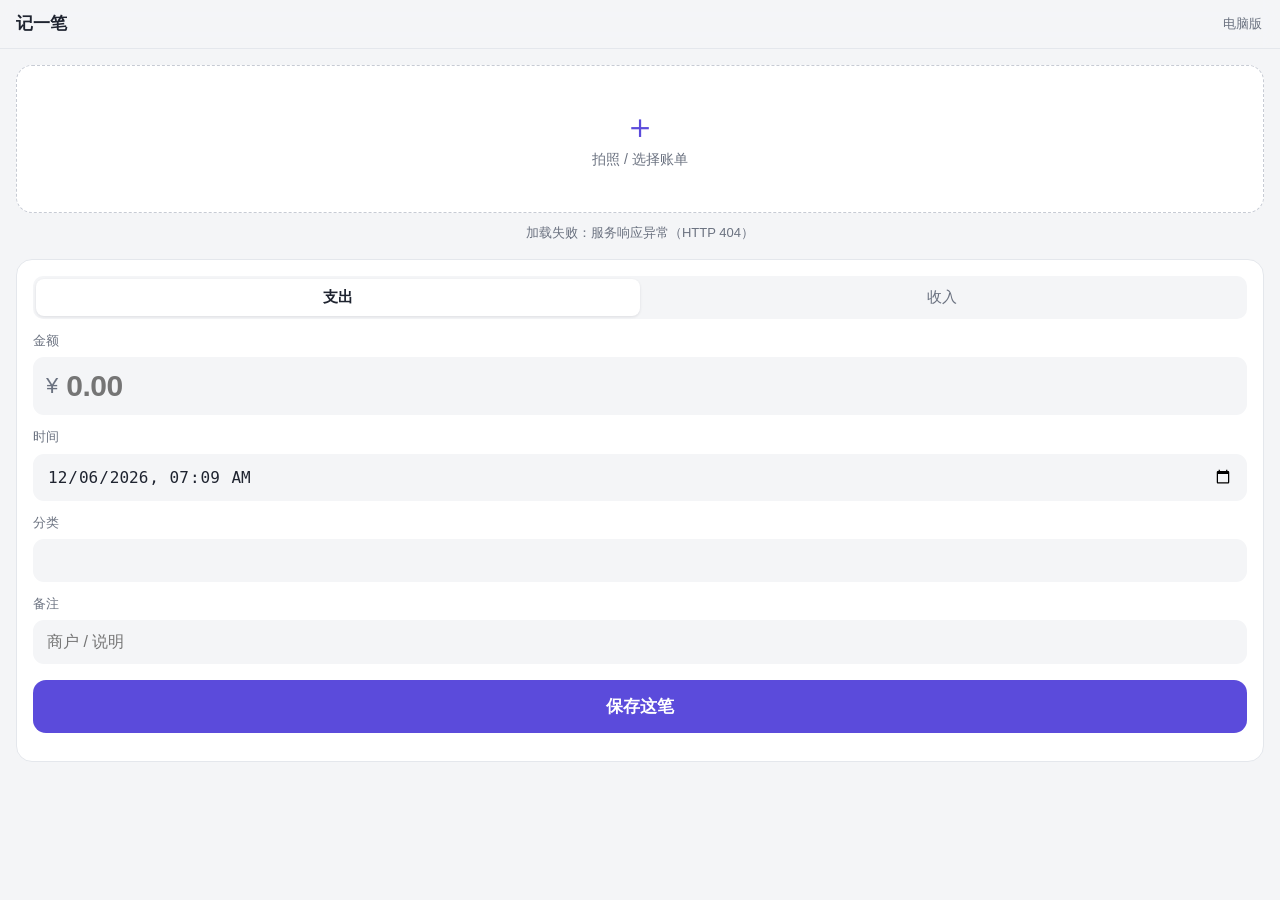
==== src/frontend/mobile.html @ 55637b1f "初始化版本库：家庭财务系统（含计划单功能） - 新增计划单：预算多对多关联，流水挂预算时自动 clear 计划单 - 数据库迁移 v3→v4（plans / plan_allocations），变更前" ====
<!DOCTYPE html>
<html lang="zh-CN">
<head>
<meta charset="utf-8">
<meta name="viewport" content="width=device-width,initial-scale=1,viewport-fit=cover">
<meta name="theme-color" content="#5b4bdb">
<meta name="apple-mobile-web-app-capable" content="yes">
<title>记一笔 · 家庭账本</title>
<link rel="stylesheet" href="css/mobile.css">
</head>
<body>

<header class="bar">
  <div class="brand">记一笔</div>
  <a class="link" href="./?desktop=1">电脑版</a>
</header>

<main>
  <section class="shot">
    <input type="file" id="m-file" accept="image/*" hidden>
    <button class="pick" id="m-pick" type="button">
      <span class="plus">＋</span>
      <span class="pick-text">拍照 / 选择账单</span>
    </button>
    <div id="m-preview" class="preview" hidden>
      <img id="m-img" alt="账单预览">
    </div>
    <p id="m-status" class="status"></p>
  </section>

  <section class="form" id="m-form" hidden>
    <div class="seg" id="m-type">
      <button type="button" data-type="expense" class="on">支出</button>
      <button type="button" data-type="income">收入</button>
    </div>

    <label class="field amount">
      <span>金额</span>
      <div class="amount-box">
        <em>¥</em>
        <input id="m-amount" type="number" inputmode="decimal" step="0.01" min="0" placeholder="0.00">
      </div>
    </label>

    <label class="field">
      <span>时间</span>
      <input id="m-time" type="datetime-local">
    </label>

    <label class="field">
      <span>分类</span>
      <select id="m-category"></select>
    </label>

    <label class="field">
      <span>备注</span>
      <input id="m-note" type="text" placeholder="商户 / 说明" enterkeyhint="done">
    </label>

    <div class="items" id="m-items-wrap" hidden>
      <div class="items-title">已自动入库 <b id="m-items-count"></b></div>
      <ul id="m-items"></ul>
    </div>

    <button class="save" id="m-save" type="button">保存这笔</button>
    <p class="hint" id="m-today"></p>
  </section>
</main>

<div id="m-toast" class="toast"></div>
<script type="module" src="js/mobile.js"></script>
</body>
</html>
---- src/frontend/css/mobile.css ----
:root {
  color-scheme: light dark;
  --bg: #f4f5f7;
  --card: #ffffff;
  --line: #e4e7ec;
  --text: #1f2430;
  --muted: #6b7280;
  --brand: #5b4bdb;
  --brand-weak: #efeaff;
  --danger: #b42318;
  --ok: #0f7b46;
}

* { box-sizing: border-box; -webkit-tap-highlight-color: transparent; }

html, body { margin: 0; padding: 0; }

body {
  min-height: 100vh;
  background: var(--bg);
  color: var(--text);
  font: 16px/1.55 -apple-system, "Segoe UI", "PingFang SC", "Microsoft YaHei", sans-serif;
  padding-bottom: calc(24px + env(safe-area-inset-bottom));
}

.bar {
  position: sticky;
  top: 0;
  z-index: 10;
  display: flex;
  align-items: center;
  justify-content: space-between;
  padding: calc(10px + env(safe-area-inset-top)) 16px 10px;
  background: color-mix(in srgb, var(--bg) 88%, transparent);
  backdrop-filter: blur(10px);
  border-bottom: 1px solid var(--line);
}

.brand { font-weight: 650; font-size: 17px; letter-spacing: .2px; }
.link { color: var(--muted); font-size: 13px; text-decoration: none; padding: 4px 2px; }

main { padding: 16px; display: grid; gap: 16px; }

.shot { display: grid; gap: 10px; }

.pick {
  width: 100%;
  min-height: 148px;
  display: grid;
  place-content: center;
  gap: 8px;
  background: var(--card);
  color: var(--text);
  border: 1.5px dashed #c7cbd4;
  border-radius: 16px;
  font-size: 16px;
  cursor: pointer;
}
.pick:active { background: var(--brand-weak); border-color: var(--brand); }
.plus { font-size: 34px; line-height: 1; color: var(--brand); font-weight: 300; }
.pick-text { color: var(--muted); font-size: 14px; }

.preview { border-radius: 16px; overflow: hidden; border: 1px solid var(--line); background: #000; }
.preview img { display: block; width: 100%; max-height: 44vh; object-fit: contain; }

.status { margin: 0; min-height: 20px; color: var(--muted); font-size: 13px; text-align: center; }
.status.busy::after {
  content: "";
  display: inline-block;
  width: 12px; height: 12px;
  margin-left: 6px;
  border: 2px solid var(--brand);
  border-right-color: transparent;
  border-radius: 50%;
  vertical-align: -2px;
  animation: spin .7s linear infinite;
}
@keyframes spin { to { transform: rotate(360deg); } }

.form { display: grid; gap: 12px; background: var(--card); border: 1px solid var(--line); border-radius: 16px; padding: 16px; }

.seg { display: flex; background: var(--bg); border-radius: 10px; padding: 3px; }
.seg button {
  flex: 1; padding: 9px 0; border: 0; border-radius: 8px; background: transparent;
  color: var(--muted); font-size: 15px; cursor: pointer;
}
.seg button.on { background: var(--card); color: var(--text); font-weight: 600; box-shadow: 0 1px 3px rgba(16,24,40,.1); }

.field { display: grid; gap: 6px; }
.field > span { font-size: 13px; color: var(--muted); }
.field input, .field select {
  width: 100%;
  padding: 12px 13px;
  font-size: 16px;
  color: var(--text);
  background: var(--bg);
  border: 1px solid transparent;
  border-radius: 11px;
  outline: none;
  appearance: none;
}
.field input:focus, .field select:focus { border-color: var(--brand); background: var(--card); }

.amount-box { display: flex; align-items: center; gap: 8px; background: var(--bg); border-radius: 11px; padding: 6px 13px; }
.amount-box em { font-style: normal; font-size: 22px; color: var(--muted); }
.amount-box input {
  flex: 1; padding: 6px 0; background: transparent; border: 0;
  font-size: 30px; font-weight: 650; letter-spacing: -.5px;
}
.amount-box:focus-within { box-shadow: 0 0 0 2px var(--brand) inset; }

.items { background: var(--brand-weak); border-radius: 12px; padding: 12px 14px; }
.items-title { font-size: 13px; color: var(--muted); margin-bottom: 6px; }
.items-title b { color: var(--brand); font-weight: 600; }
.items ul { margin: 0; padding: 0; list-style: none; display: grid; gap: 4px; }
.items li { font-size: 14px; display: flex; justify-content: space-between; gap: 10px; }
.items li span { color: var(--muted); font-size: 12px; }

.save {
  width: 100%;
  margin-top: 4px;
  padding: 15px;
  font-size: 17px;
  font-weight: 600;
  color: #fff;
  background: var(--brand);
  border: 0;
  border-radius: 13px;
  cursor: pointer;
}
.save:active { transform: translateY(1px); }
.save:disabled { opacity: .55; }

.hint { margin: 0; text-align: center; font-size: 12px; color: var(--muted); }

.toast {
  position: fixed;
  left: 50%;
  bottom: calc(28px + env(safe-area-inset-bottom));
  transform: translate(-50%, 16px);
  max-width: calc(100vw - 48px);
  padding: 11px 16px;
  border-radius: 10px;
  background: rgba(24, 28, 38, .92);
  color: #fff;
  font-size: 14px;
  opacity: 0;
  pointer-events: none;
  transition: opacity .18s, transform .18s;
  z-index: 50;
}
.toast.show { opacity: 1; transform: translate(-50%, 0); }
.toast.bad { background: rgba(160, 30, 30, .95); }

@media (prefers-color-scheme: dark) {
  :root {
    --bg: #14161a;
    --card: #1c1f26;
    --line: #2b303a;
    --text: #e7e9ee;
    --muted: #8b93a3;
    --brand: #8b7bff;
    --brand-weak: #24203a;
  }
  .pick { border-color: #3a4150; }
  .seg button.on { box-shadow: none; }
}
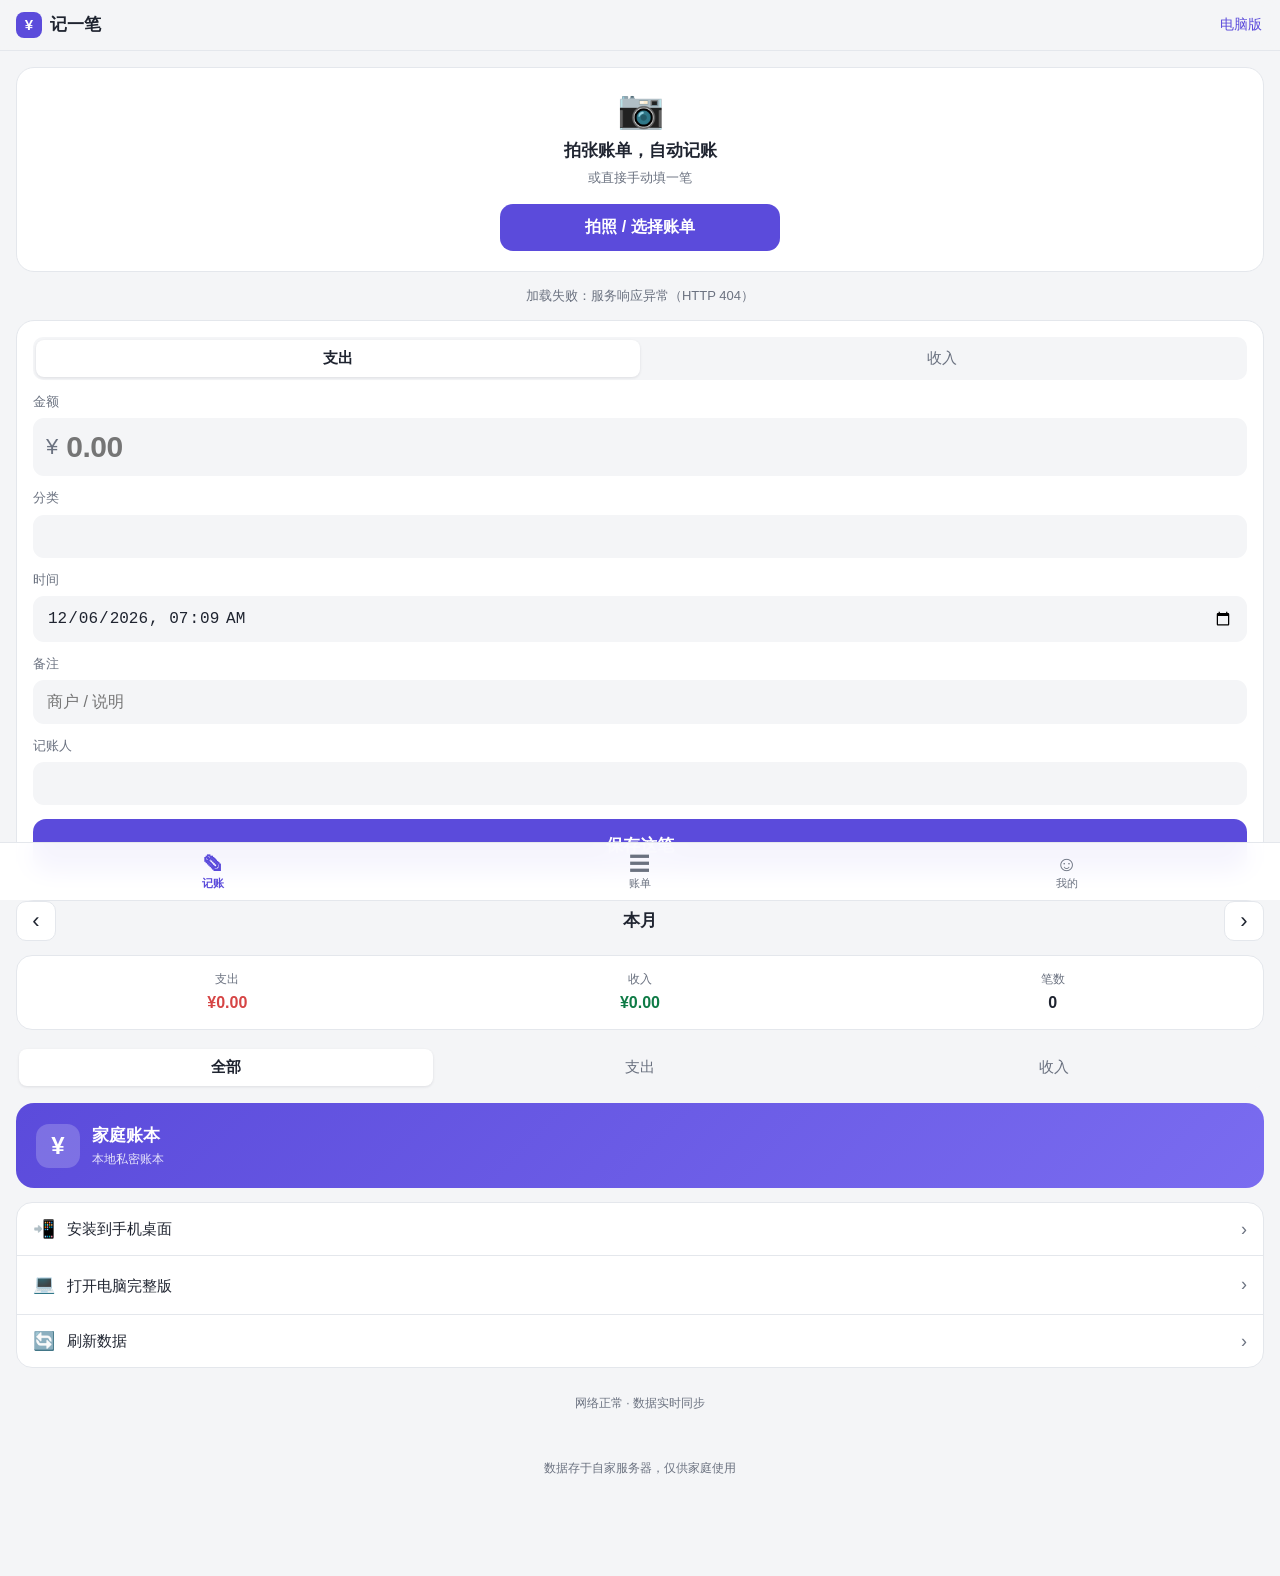
==== commit 50755b0c: "修复库存同步隐式语义与事务死锁，完成移动端 PWA 流水库存同步改为显式 sync_stock 字段，消除 nil/空数组/非空三种隐式副作用；修复 saveAutoStockItems/saveMa" ====
--- a/src/frontend/mobile.html
+++ b/src/frontend/mobile.html
@@ -2,70 +2,128 @@
 <html lang="zh-CN">
 <head>
 <meta charset="utf-8">
-<meta name="viewport" content="width=device-width,initial-scale=1,viewport-fit=cover">
+<meta name="viewport" content="width=device-width,initial-scale=1,viewport-fit=cover,maximum-scale=1">
 <meta name="theme-color" content="#5b4bdb">
 <meta name="apple-mobile-web-app-capable" content="yes">
-<title>记一笔 · 家庭账本</title>
+<meta name="mobile-web-app-capable" content="yes">
+<meta name="apple-mobile-web-app-status-bar-style" content="default">
+<meta name="apple-mobile-web-app-title" content="家庭账本">
+<meta name="format-detection" content="telephone=no">
+<title>家庭账本 · 记一笔</title>
 <link rel="stylesheet" href="css/mobile.css">
+<link rel="manifest" href="manifest.json">
+<link rel="apple-touch-icon" href="icons/apple-touch-icon.png">
+<link rel="icon" href="icons/icon-192.png">
 </head>
 <body>
 
 <header class="bar">
-  <div class="brand">记一笔</div>
-  <a class="link" href="./?desktop=1">电脑版</a>
+  <div class="brand"><span class="logo">¥</span><span id="page-title">记一笔</span></div>
+  <button class="bar-act" id="m-install" type="button" hidden>装到桌面</button>
+  <a class="bar-act" id="m-desktop" href="./?desktop=1">电脑版</a>
 </header>
 
 <main>
-  <section class="shot">
-    <input type="file" id="m-file" accept="image/*" hidden>
-    <button class="pick" id="m-pick" type="button">
-      <span class="plus">＋</span>
-      <span class="pick-text">拍照 / 选择账单</span>
-    </button>
+  <!-- 记账 -->
+  <section class="view" id="view-add">
+    <div class="hero" id="m-hero">
+      <div class="hero-emoji">📷</div>
+      <div class="hero-title">拍张账单，自动记账</div>
+      <div class="hero-sub">或直接手动填一笔</div>
+      <button class="shot-btn" id="m-pick" type="button">拍照 / 选择账单</button>
+      <input type="file" id="m-file" accept="image/*" hidden>
+    </div>
+
     <div id="m-preview" class="preview" hidden>
       <img id="m-img" alt="账单预览">
+      <button class="preview-x" id="m-preview-x" type="button" aria-label="移除图片">×</button>
     </div>
     <p id="m-status" class="status"></p>
+
+    <section class="form" id="m-form">
+      <div class="seg" id="m-type">
+        <button type="button" data-type="expense" class="on">支出</button>
+        <button type="button" data-type="income">收入</button>
+      </div>
+
+      <label class="field amount">
+        <span>金额</span>
+        <div class="amount-box">
+          <em>¥</em>
+          <input id="m-amount" type="number" inputmode="decimal" step="0.01" min="0" placeholder="0.00">
+        </div>
+      </label>
+
+      <label class="field">
+        <span>分类</span>
+        <select id="m-category"></select>
+      </label>
+
+      <label class="field">
+        <span>时间</span>
+        <input id="m-time" type="datetime-local">
+      </label>
+
+      <label class="field">
+        <span>备注</span>
+        <input id="m-note" type="text" placeholder="商户 / 说明" enterkeyhint="done">
+      </label>
+
+      <label class="field">
+        <span>记账人</span>
+        <select id="m-member"></select>
+      </label>
+
+      <div class="items" id="m-items-wrap" hidden>
+        <div class="items-title">已自动识别物品 <b id="m-items-count"></b></div>
+        <ul id="m-items"></ul>
+      </div>
+
+      <button class="save" id="m-save" type="button">保存这笔</button>
+      <p class="hint" id="m-today"></p>
+    </section>
   </section>
 
-  <section class="form" id="m-form" hidden>
-    <div class="seg" id="m-type">
-      <button type="button" data-type="expense" class="on">支出</button>
-      <button type="button" data-type="income">收入</button>
+  <!-- 账单 -->
+  <section class="view" id="view-list" hidden>
+    <div class="month-bar">
+      <button class="month-nav" id="m-prev" type="button" aria-label="上个月">‹</button>
+      <div class="month-label" id="m-month">本月</div>
+      <button class="month-nav" id="m-next" type="button" aria-label="下个月">›</button>
     </div>
+    <div class="summary" id="m-summary">
+      <div class="sum-item"><span>支出</span><b class="expense" id="m-sum-expense">¥0.00</b></div>
+      <div class="sum-item"><span>收入</span><b class="income" id="m-sum-income">¥0.00</b></div>
+      <div class="sum-item"><span>笔数</span><b id="m-sum-count">0</b></div>
+    </div>
+    <div class="seg filter" id="m-filter">
+      <button type="button" data-filter="all" class="on">全部</button>
+      <button type="button" data-filter="expense">支出</button>
+      <button type="button" data-filter="income">收入</button>
+    </div>
+    <div id="m-list" class="entry-list"></div>
+  </section>
 
-    <label class="field amount">
-      <span>金额</span>
-      <div class="amount-box">
-        <em>¥</em>
-        <input id="m-amount" type="number" inputmode="decimal" step="0.01" min="0" placeholder="0.00">
-      </div>
-    </label>
-
-    <label class="field">
-      <span>时间</span>
-      <input id="m-time" type="datetime-local">
-    </label>
-
-    <label class="field">
-      <span>分类</span>
-      <select id="m-category"></select>
-    </label>
-
-    <label class="field">
-      <span>备注</span>
-      <input id="m-note" type="text" placeholder="商户 / 说明" enterkeyhint="done">
-    </label>
-
-    <div class="items" id="m-items-wrap" hidden>
-      <div class="items-title">已自动入库 <b id="m-items-count"></b></div>
-      <ul id="m-items"></ul>
+  <!-- 我的 -->
+  <section class="view" id="view-me" hidden>
+    <div class="me-card">
+      <div class="me-head"><span class="me-logo">¥</span><div><b>家庭账本</b><small id="m-me-sub">本地私密账本</small></div></div>
     </div>
-
-    <button class="save" id="m-save" type="button">保存这笔</button>
-    <p class="hint" id="m-today"></p>
+    <div class="me-group">
+      <button class="me-row" id="m-install2" type="button" hidden><span>📲</span><span>安装到手机桌面</span><em>›</em></button>
+      <a class="me-row" href="./?desktop=1"><span>💻</span><span>打开电脑完整版</span><em>›</em></a>
+      <button class="me-row" id="m-reload" type="button"><span>🔄</span><span>刷新数据</span><em>›</em></button>
+    </div>
+    <p class="me-note" id="m-net">—</p>
+    <p class="me-foot">数据存于自家服务器，仅供家庭使用</p>
   </section>
 </main>
+
+<nav class="tabs" id="m-tabs">
+  <button class="tab on" data-view="add" type="button"><span class="tab-ico">✎</span><span>记账</span></button>
+  <button class="tab" data-view="list" type="button"><span class="tab-ico">☰</span><span>账单</span></button>
+  <button class="tab" data-view="me" type="button"><span class="tab-ico">☺</span><span>我的</span></button>
+</nav>
 
 <div id="m-toast" class="toast"></div>
 <script type="module" src="js/mobile.js"></script>
--- a/src/frontend/css/mobile.css
+++ b/src/frontend/css/mobile.css
@@ -1,5 +1,5 @@
 :root {
-  color-scheme: light dark;
+  color-scheme: light;
   --bg: #f4f5f7;
   --card: #ffffff;
   --line: #e4e7ec;
@@ -7,161 +7,174 @@
   --muted: #6b7280;
   --brand: #5b4bdb;
   --brand-weak: #efeaff;
-  --danger: #b42318;
-  --ok: #0f7b46;
+  --danger: #d64545;
+  --income: #0f7b46;
+  --tab-h: 58px;
 }
 
 * { box-sizing: border-box; -webkit-tap-highlight-color: transparent; }
-
 html, body { margin: 0; padding: 0; }
-
 body {
-  min-height: 100vh;
   background: var(--bg);
   color: var(--text);
-  font: 16px/1.55 -apple-system, "Segoe UI", "PingFang SC", "Microsoft YaHei", sans-serif;
-  padding-bottom: calc(24px + env(safe-area-inset-bottom));
+  font: 16px/1.55 -apple-system, BlinkMacSystemFont, "Segoe UI", "PingFang SC", "Microsoft YaHei", sans-serif;
+  overscroll-behavior-y: contain;
 }
 
 .bar {
-  position: sticky;
-  top: 0;
-  z-index: 10;
-  display: flex;
-  align-items: center;
-  justify-content: space-between;
+  position: sticky; top: 0; z-index: 20;
+  display: flex; align-items: center; justify-content: space-between;
   padding: calc(10px + env(safe-area-inset-top)) 16px 10px;
-  background: color-mix(in srgb, var(--bg) 88%, transparent);
-  backdrop-filter: blur(10px);
+  background: color-mix(in srgb, var(--bg) 90%, transparent);
+  backdrop-filter: blur(12px);
   border-bottom: 1px solid var(--line);
 }
+.brand { display: flex; align-items: center; gap: 8px; font-weight: 650; font-size: 17px; }
+.logo {
+  display: inline-grid; place-content: center; width: 26px; height: 26px;
+  border-radius: 8px; background: var(--brand); color: #fff; font-size: 15px; font-weight: 700;
+}
+.bar-act { color: var(--brand); font-size: 14px; text-decoration: none; background: none; border: 0; padding: 4px 2px; cursor: pointer; }
+.bar-act + .bar-act { margin-left: 14px; }
 
-.brand { font-weight: 650; font-size: 17px; letter-spacing: .2px; }
-.link { color: var(--muted); font-size: 13px; text-decoration: none; padding: 4px 2px; }
+main { padding: 16px 16px calc(var(--tab-h) + 28px + env(safe-area-inset-bottom)); }
+.view { display: grid; gap: 14px; }
 
-main { padding: 16px; display: grid; gap: 16px; }
+/* 记账入口 */
+.hero {
+  display: grid; justify-items: center; gap: 4px; text-align: center;
+  background: var(--card); border: 1px solid var(--line); border-radius: 18px; padding: 22px 16px 20px;
+}
+.hero-emoji { font-size: 38px; line-height: 1; }
+.hero-title { font-size: 17px; font-weight: 650; margin-top: 6px; }
+.hero-sub { font-size: 13px; color: var(--muted); }
+.shot-btn {
+  margin-top: 12px; width: 100%; max-width: 280px; padding: 13px;
+  font-size: 16px; font-weight: 600; color: #fff; background: var(--brand);
+  border: 0; border-radius: 13px; cursor: pointer;
+}
+.shot-btn:active { transform: translateY(1px); }
 
-.shot { display: grid; gap: 10px; }
-
-.pick {
-  width: 100%;
-  min-height: 148px;
-  display: grid;
-  place-content: center;
-  gap: 8px;
-  background: var(--card);
-  color: var(--text);
-  border: 1.5px dashed #c7cbd4;
-  border-radius: 16px;
-  font-size: 16px;
-  cursor: pointer;
+.preview { position: relative; border-radius: 14px; overflow: hidden; border: 1px solid var(--line); background: #000; }
+.preview img { display: block; width: 100%; max-height: 42vh; object-fit: contain; }
+.preview-x {
+  position: absolute; top: 8px; right: 8px; width: 30px; height: 30px;
+  border: 0; border-radius: 50%; background: rgba(0,0,0,.55); color: #fff; font-size: 20px; line-height: 1; cursor: pointer;
 }
-.pick:active { background: var(--brand-weak); border-color: var(--brand); }
-.plus { font-size: 34px; line-height: 1; color: var(--brand); font-weight: 300; }
-.pick-text { color: var(--muted); font-size: 14px; }
-
-.preview { border-radius: 16px; overflow: hidden; border: 1px solid var(--line); background: #000; }
-.preview img { display: block; width: 100%; max-height: 44vh; object-fit: contain; }
-
-.status { margin: 0; min-height: 20px; color: var(--muted); font-size: 13px; text-align: center; }
+.status { margin: 0; min-height: 18px; color: var(--muted); font-size: 13px; text-align: center; }
 .status.busy::after {
-  content: "";
-  display: inline-block;
-  width: 12px; height: 12px;
-  margin-left: 6px;
-  border: 2px solid var(--brand);
-  border-right-color: transparent;
-  border-radius: 50%;
-  vertical-align: -2px;
-  animation: spin .7s linear infinite;
+  content: ""; display: inline-block; width: 12px; height: 12px; margin-left: 6px;
+  border: 2px solid var(--brand); border-right-color: transparent; border-radius: 50%;
+  vertical-align: -2px; animation: spin .7s linear infinite;
 }
 @keyframes spin { to { transform: rotate(360deg); } }
 
-.form { display: grid; gap: 12px; background: var(--card); border: 1px solid var(--line); border-radius: 16px; padding: 16px; }
-
+/* 表单 */
+.form { display: grid; gap: 12px; background: var(--card); border: 1px solid var(--line); border-radius: 18px; padding: 16px; }
 .seg { display: flex; background: var(--bg); border-radius: 10px; padding: 3px; }
 .seg button {
   flex: 1; padding: 9px 0; border: 0; border-radius: 8px; background: transparent;
   color: var(--muted); font-size: 15px; cursor: pointer;
 }
 .seg button.on { background: var(--card); color: var(--text); font-weight: 600; box-shadow: 0 1px 3px rgba(16,24,40,.1); }
+.seg.filter button.on[data-filter="expense"] { color: var(--danger); }
+.seg.filter button.on[data-filter="income"] { color: var(--income); }
 
 .field { display: grid; gap: 6px; }
 .field > span { font-size: 13px; color: var(--muted); }
 .field input, .field select {
-  width: 100%;
-  padding: 12px 13px;
-  font-size: 16px;
-  color: var(--text);
-  background: var(--bg);
-  border: 1px solid transparent;
-  border-radius: 11px;
-  outline: none;
-  appearance: none;
+  width: 100%; padding: 12px 13px; font-size: 16px; color: var(--text);
+  background: var(--bg); border: 1px solid transparent; border-radius: 11px; outline: none; appearance: none;
 }
 .field input:focus, .field select:focus { border-color: var(--brand); background: var(--card); }
-
 .amount-box { display: flex; align-items: center; gap: 8px; background: var(--bg); border-radius: 11px; padding: 6px 13px; }
 .amount-box em { font-style: normal; font-size: 22px; color: var(--muted); }
-.amount-box input {
-  flex: 1; padding: 6px 0; background: transparent; border: 0;
-  font-size: 30px; font-weight: 650; letter-spacing: -.5px;
-}
+.amount-box input { flex: 1; padding: 6px 0; background: transparent; border: 0; font-size: 30px; font-weight: 650; letter-spacing: -.5px; }
 .amount-box:focus-within { box-shadow: 0 0 0 2px var(--brand) inset; }
 
 .items { background: var(--brand-weak); border-radius: 12px; padding: 12px 14px; }
 .items-title { font-size: 13px; color: var(--muted); margin-bottom: 6px; }
-.items-title b { color: var(--brand); font-weight: 600; }
+.items-title b { color: var(--brand); }
 .items ul { margin: 0; padding: 0; list-style: none; display: grid; gap: 4px; }
 .items li { font-size: 14px; display: flex; justify-content: space-between; gap: 10px; }
 .items li span { color: var(--muted); font-size: 12px; }
 
 .save {
-  width: 100%;
-  margin-top: 4px;
-  padding: 15px;
-  font-size: 17px;
-  font-weight: 600;
-  color: #fff;
-  background: var(--brand);
-  border: 0;
-  border-radius: 13px;
-  cursor: pointer;
+  width: 100%; margin-top: 2px; padding: 15px; font-size: 17px; font-weight: 600;
+  color: #fff; background: var(--brand); border: 0; border-radius: 13px; cursor: pointer;
 }
 .save:active { transform: translateY(1px); }
 .save:disabled { opacity: .55; }
-
 .hint { margin: 0; text-align: center; font-size: 12px; color: var(--muted); }
 
+/* 账单 */
+.month-bar { display: flex; align-items: center; justify-content: space-between; }
+.month-nav { width: 40px; height: 40px; border: 1px solid var(--line); background: var(--card); border-radius: 10px; font-size: 22px; color: var(--text); cursor: pointer; }
+.month-label { font-size: 17px; font-weight: 650; }
+.summary {
+  display: grid; grid-template-columns: repeat(3, 1fr); gap: 8px;
+  background: var(--card); border: 1px solid var(--line); border-radius: 16px; padding: 14px 8px;
+}
+.sum-item { display: grid; justify-items: center; gap: 2px; }
+.sum-item span { font-size: 12px; color: var(--muted); }
+.sum-item b { font-size: 16px; }
+.sum-item b.expense { color: var(--danger); }
+.sum-item b.income { color: var(--income); }
+.filter { margin-top: 2px; }
+
+.entry-list { display: grid; gap: 8px; }
+.day-head { font-size: 12px; color: var(--muted); padding: 6px 4px 2px; }
+.entry {
+  display: grid; grid-template-columns: 40px 1fr auto; align-items: center; gap: 11px;
+  background: var(--card); border: 1px solid var(--line); border-radius: 13px; padding: 11px 13px;
+}
+.entry-ico { width: 40px; height: 40px; border-radius: 11px; background: var(--brand-weak); color: var(--brand); display: grid; place-content: center; font-size: 18px; }
+.entry-main { min-width: 0; }
+.entry-name { font-size: 15px; font-weight: 550; white-space: nowrap; overflow: hidden; text-overflow: ellipsis; }
+.entry-meta { font-size: 12px; color: var(--muted); white-space: nowrap; overflow: hidden; text-overflow: ellipsis; }
+.entry-amt { font-size: 16px; font-weight: 650; font-variant-numeric: tabular-nums; }
+.entry-amt.expense { color: var(--danger); }
+.entry-amt.income { color: var(--income); }
+.empty { text-align: center; color: var(--muted); font-size: 14px; padding: 46px 16px; }
+.more { width: 100%; padding: 12px; border: 1px solid var(--line); background: var(--card); border-radius: 12px; color: var(--brand); font-size: 15px; cursor: pointer; }
+
+/* 我的 */
+.me-card { background: linear-gradient(135deg, var(--brand), #7a6cf0); border-radius: 18px; padding: 20px; color: #fff; }
+.me-head { display: flex; align-items: center; gap: 12px; }
+.me-logo { display: grid; place-content: center; width: 44px; height: 44px; border-radius: 13px; background: rgba(255,255,255,.2); font-size: 24px; font-weight: 700; }
+.me-head b { font-size: 17px; }
+.me-head small { display: block; opacity: .85; font-size: 12px; }
+.me-group { display: grid; background: var(--card); border: 1px solid var(--line); border-radius: 16px; overflow: hidden; }
+.me-row {
+  display: flex; align-items: center; gap: 12px; width: 100%; padding: 15px 16px;
+  background: none; border: 0; border-bottom: 1px solid var(--line); color: var(--text); font-size: 15px; text-decoration: none; text-align: left; cursor: pointer;
+}
+.me-row:last-child { border-bottom: 0; }
+.me-row span:first-child { font-size: 18px; }
+.me-row em { margin-left: auto; color: var(--muted); font-style: normal; font-size: 18px; }
+.me-note, .me-foot { text-align: center; font-size: 12px; color: var(--muted); }
+.me-note { min-height: 16px; }
+.me-foot { margin-top: 20px; }
+
+/* 底部 tab */
+.tabs {
+  position: fixed; left: 0; right: 0; bottom: 0; z-index: 30;
+  display: grid; grid-template-columns: repeat(3, 1fr);
+  height: calc(var(--tab-h) + env(safe-area-inset-bottom));
+  padding-bottom: env(safe-area-inset-bottom);
+  background: color-mix(in srgb, var(--card) 94%, transparent);
+  backdrop-filter: blur(12px);
+  border-top: 1px solid var(--line);
+}
+.tab { display: grid; place-content: center; gap: 2px; border: 0; background: none; color: var(--muted); font-size: 11px; cursor: pointer; }
+.tab-ico { font-size: 21px; line-height: 1; }
+.tab.on { color: var(--brand); font-weight: 600; }
+
 .toast {
-  position: fixed;
-  left: 50%;
-  bottom: calc(28px + env(safe-area-inset-bottom));
-  transform: translate(-50%, 16px);
-  max-width: calc(100vw - 48px);
-  padding: 11px 16px;
-  border-radius: 10px;
-  background: rgba(24, 28, 38, .92);
-  color: #fff;
-  font-size: 14px;
-  opacity: 0;
-  pointer-events: none;
-  transition: opacity .18s, transform .18s;
-  z-index: 50;
+  position: fixed; left: 50%; bottom: calc(var(--tab-h) + 26px + env(safe-area-inset-bottom));
+  transform: translate(-50%, 16px); max-width: calc(100vw - 48px);
+  padding: 11px 16px; border-radius: 10px; background: rgba(24,28,38,.92); color: #fff; font-size: 14px;
+  opacity: 0; pointer-events: none; transition: opacity .18s, transform .18s; z-index: 50;
 }
 .toast.show { opacity: 1; transform: translate(-50%, 0); }
-.toast.bad { background: rgba(160, 30, 30, .95); }
-
-@media (prefers-color-scheme: dark) {
-  :root {
-    --bg: #14161a;
-    --card: #1c1f26;
-    --line: #2b303a;
-    --text: #e7e9ee;
-    --muted: #8b93a3;
-    --brand: #8b7bff;
-    --brand-weak: #24203a;
-  }
-  .pick { border-color: #3a4150; }
-  .seg button.on { box-shadow: none; }
-}
+.toast.bad { background: rgba(160,30,30,.95); }
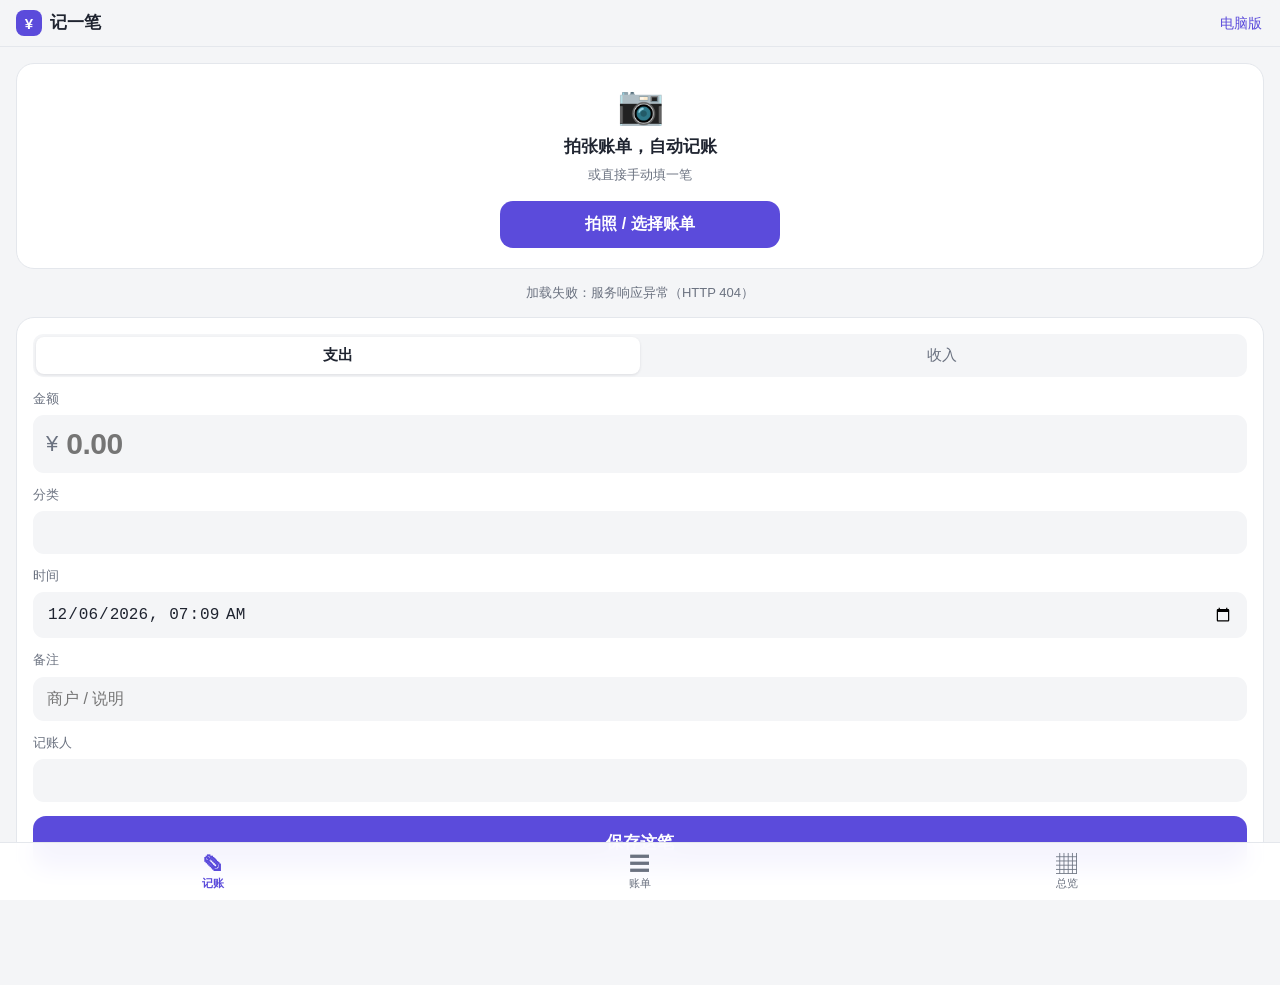
==== commit ca71beb7: "移动端账单详情与总览二级页，修复视图隐藏失效 CSS 增加 [hidden] 强制隐藏，解决 .view{display:grid} 覆盖 hidden 导致账单页仍显示拍照入口的问题；账单列表项可点" ====
--- a/src/frontend/mobile.html
+++ b/src/frontend/mobile.html
@@ -9,7 +9,7 @@
 <meta name="apple-mobile-web-app-status-bar-style" content="default">
 <meta name="apple-mobile-web-app-title" content="家庭账本">
 <meta name="format-detection" content="telephone=no">
-<title>家庭账本 · 记一笔</title>
+<title>家庭账本</title>
 <link rel="stylesheet" href="css/mobile.css">
 <link rel="manifest" href="manifest.json">
 <link rel="apple-touch-icon" href="icons/apple-touch-icon.png">
@@ -19,8 +19,10 @@
 
 <header class="bar">
   <div class="brand"><span class="logo">¥</span><span id="page-title">记一笔</span></div>
-  <button class="bar-act" id="m-install" type="button" hidden>装到桌面</button>
-  <a class="bar-act" id="m-desktop" href="./?desktop=1">电脑版</a>
+  <div>
+    <button class="bar-act" id="m-install" type="button" hidden>装到桌面</button>
+    <a class="bar-act" id="m-desktop" href="./?desktop=1">电脑版</a>
+  </div>
 </header>
 
 <main>
@@ -84,7 +86,7 @@
     </section>
   </section>
 
-  <!-- 账单 -->
+  <!-- 账单（只查看，不展示拍照/记账入口） -->
   <section class="view" id="view-list" hidden>
     <div class="month-bar">
       <button class="month-nav" id="m-prev" type="button" aria-label="上个月">‹</button>
@@ -104,15 +106,32 @@
     <div id="m-list" class="entry-list"></div>
   </section>
 
-  <!-- 我的 -->
-  <section class="view" id="view-me" hidden>
+  <!-- 总览 -->
+  <section class="view" id="view-overview" hidden>
     <div class="me-card">
       <div class="me-head"><span class="me-logo">¥</span><div><b>家庭账本</b><small id="m-me-sub">本地私密账本</small></div></div>
     </div>
+
+    <div class="ov-grid">
+      <button class="ov-card" data-sub="budget" type="button">
+        <span class="ov-ico">💰</span><b>预算</b><small id="ov-budget">点击加载</small>
+      </button>
+      <button class="ov-card" data-sub="usage" type="button">
+        <span class="ov-ico">📊</span><b>使用情况</b><small id="ov-usage">点击加载</small>
+      </button>
+      <button class="ov-card" data-sub="plans" type="button">
+        <span class="ov-ico">🎯</span><b>计划单</b><small id="ov-plans">点击加载</small>
+      </button>
+      <button class="ov-card" data-sub="stock" type="button">
+        <span class="ov-ico">📦</span><b>库存</b><small id="ov-stock">点击加载</small>
+      </button>
+    </div>
+
     <div class="me-group">
+      <button class="me-row" data-sub="base" type="button"><span>🗂</span><span>基础数据</span><em>›</em></button>
       <button class="me-row" id="m-install2" type="button" hidden><span>📲</span><span>安装到手机桌面</span><em>›</em></button>
+      <button class="me-row" id="m-reload" type="button"><span>🔄</span><span>刷新数据</span><em>›</em></button>
       <a class="me-row" href="./?desktop=1"><span>💻</span><span>打开电脑完整版</span><em>›</em></a>
-      <button class="me-row" id="m-reload" type="button"><span>🔄</span><span>刷新数据</span><em>›</em></button>
     </div>
     <p class="me-note" id="m-net">—</p>
     <p class="me-foot">数据存于自家服务器，仅供家庭使用</p>
@@ -122,8 +141,18 @@
 <nav class="tabs" id="m-tabs">
   <button class="tab on" data-view="add" type="button"><span class="tab-ico">✎</span><span>记账</span></button>
   <button class="tab" data-view="list" type="button"><span class="tab-ico">☰</span><span>账单</span></button>
-  <button class="tab" data-view="me" type="button"><span class="tab-ico">☺</span><span>我的</span></button>
+  <button class="tab" data-view="overview" type="button"><span class="tab-ico">▦</span><span>总览</span></button>
 </nav>
+
+<!-- 二级页面：账单详情 / 预算 / 使用情况 / 计划单 / 库存 / 基础数据 -->
+<div class="sheet" id="m-sub" hidden>
+  <div class="sheet-bar">
+    <button class="sheet-back" id="m-sub-back" type="button">‹ 返回</button>
+    <b id="m-sub-title">详情</b>
+    <span class="sheet-spacer"></span>
+  </div>
+  <div class="sheet-body" id="m-sub-body"></div>
+</div>
 
 <div id="m-toast" class="toast"></div>
 <script type="module" src="js/mobile.js"></script>
--- a/src/frontend/css/mobile.css
+++ b/src/frontend/css/mobile.css
@@ -9,8 +9,13 @@
   --brand-weak: #efeaff;
   --danger: #d64545;
   --income: #0f7b46;
+  --warn: #b65a00;
   --tab-h: 58px;
 }
+
+/* 作者样式会覆盖浏览器默认的 [hidden]{display:none}，必须显式声明。
+   否则 .view{display:grid} 会让三个一级页面同时显示（账单页会看到拍照入口）。 */
+[hidden] { display: none !important; }
 
 * { box-sizing: border-box; -webkit-tap-highlight-color: transparent; }
 html, body { margin: 0; padding: 0; }
@@ -125,9 +130,11 @@
 .entry-list { display: grid; gap: 8px; }
 .day-head { font-size: 12px; color: var(--muted); padding: 6px 4px 2px; }
 .entry {
-  display: grid; grid-template-columns: 40px 1fr auto; align-items: center; gap: 11px;
+  display: grid; grid-template-columns: 40px 1fr auto; align-items: center; gap: 11px; width: 100%;
   background: var(--card); border: 1px solid var(--line); border-radius: 13px; padding: 11px 13px;
-}
+  font: inherit; color: inherit; text-align: left; cursor: pointer;
+}
+.entry:active { background: var(--brand-weak); }
 .entry-ico { width: 40px; height: 40px; border-radius: 11px; background: var(--brand-weak); color: var(--brand); display: grid; place-content: center; font-size: 18px; }
 .entry-main { min-width: 0; }
 .entry-name { font-size: 15px; font-weight: 550; white-space: nowrap; overflow: hidden; text-overflow: ellipsis; }
@@ -136,14 +143,25 @@
 .entry-amt.expense { color: var(--danger); }
 .entry-amt.income { color: var(--income); }
 .empty { text-align: center; color: var(--muted); font-size: 14px; padding: 46px 16px; }
-.more { width: 100%; padding: 12px; border: 1px solid var(--line); background: var(--card); border-radius: 12px; color: var(--brand); font-size: 15px; cursor: pointer; }
-
-/* 我的 */
+
+/* 总览 */
 .me-card { background: linear-gradient(135deg, var(--brand), #7a6cf0); border-radius: 18px; padding: 20px; color: #fff; }
 .me-head { display: flex; align-items: center; gap: 12px; }
 .me-logo { display: grid; place-content: center; width: 44px; height: 44px; border-radius: 13px; background: rgba(255,255,255,.2); font-size: 24px; font-weight: 700; }
 .me-head b { font-size: 17px; }
 .me-head small { display: block; opacity: .85; font-size: 12px; }
+
+.ov-grid { display: grid; grid-template-columns: repeat(2, 1fr); gap: 10px; }
+.ov-card {
+  display: grid; gap: 3px; justify-items: start; min-height: 112px;
+  background: var(--card); border: 1px solid var(--line); border-radius: 16px; padding: 14px;
+  font: inherit; color: var(--text); text-align: left; cursor: pointer;
+}
+.ov-card:active { border-color: var(--brand); background: var(--brand-weak); }
+.ov-ico { font-size: 22px; line-height: 1; }
+.ov-card b { font-size: 15px; }
+.ov-card small { display: block; color: var(--muted); font-size: 11px; line-height: 1.4; }
+
 .me-group { display: grid; background: var(--card); border: 1px solid var(--line); border-radius: 16px; overflow: hidden; }
 .me-row {
   display: flex; align-items: center; gap: 12px; width: 100%; padding: 15px 16px;
@@ -154,7 +172,7 @@
 .me-row em { margin-left: auto; color: var(--muted); font-style: normal; font-size: 18px; }
 .me-note, .me-foot { text-align: center; font-size: 12px; color: var(--muted); }
 .me-note { min-height: 16px; }
-.me-foot { margin-top: 20px; }
+.me-foot { margin-top: 6px; }
 
 /* 底部 tab */
 .tabs {
@@ -170,11 +188,82 @@
 .tab-ico { font-size: 21px; line-height: 1; }
 .tab.on { color: var(--brand); font-weight: 600; }
 
+/* ---------- 二级页面 ---------- */
+.sheet {
+  position: fixed; inset: 0; z-index: 60; display: flex; flex-direction: column; background: var(--bg);
+}
+.sheet-bar {
+  display: flex; align-items: center; gap: 8px;
+  padding: calc(10px + env(safe-area-inset-top)) 16px 10px;
+  background: var(--card); border-bottom: 1px solid var(--line);
+}
+.sheet-bar b { font-size: 16px; }
+.sheet-spacer { flex: 1; }
+.sheet-back {
+  border: 0; background: var(--brand-weak); color: var(--brand); border-radius: 9px;
+  padding: 6px 10px; font-size: 14px; cursor: pointer;
+}
+.sheet-body {
+  flex: 1; overflow-y: auto; display: grid; gap: 14px; align-content: start;
+  padding: 16px 16px calc(28px + env(safe-area-inset-bottom));
+}
+
+.d-hero { display: grid; grid-template-columns: repeat(2, 1fr); gap: 8px; }
+.d-stat {
+  display: grid; gap: 3px; background: var(--card); border: 1px solid var(--line);
+  border-radius: 14px; padding: 13px 14px;
+}
+.d-stat span { font-size: 12px; color: var(--muted); }
+.d-stat b { font-size: 17px; font-variant-numeric: tabular-nums; }
+.d-stat b.expense { color: var(--danger); }
+.d-stat b.income { color: var(--income); }
+
+.d-card { background: var(--card); border: 1px solid var(--line); border-radius: 16px; padding: 14px 15px; display: grid; gap: 11px; }
+.d-card h3 { margin: 0; font-size: 15px; }
+.d-card .empty { padding: 20px 8px; }
+.muted { color: var(--muted); font-size: 12px; }
+.center { text-align: center; }
+.d-card a { color: var(--brand); }
+
+.d-row { display: flex; align-items: flex-start; justify-content: space-between; gap: 14px; padding: 8px 0; border-bottom: 1px solid var(--line); }
+.d-row:last-child { border-bottom: 0; }
+.d-row > span { color: var(--muted); font-size: 13px; white-space: nowrap; }
+.d-row > div { text-align: right; font-size: 14px; word-break: break-word; }
+.d-big { font-size: 24px; font-weight: 700; font-variant-numeric: tabular-nums; }
+.d-big.expense { color: var(--danger); }
+.d-big.income { color: var(--income); }
+.d-tags { display: flex; flex-wrap: wrap; gap: 6px; justify-content: flex-end; }
+.d-tag { display: inline-block; padding: 3px 8px; border-radius: 8px; background: var(--brand-weak); color: var(--brand); font-size: 12px; }
+
+.d-shot { margin: 0; border: 1px solid var(--line); border-radius: 12px; overflow: hidden; background: #000; }
+.d-shot img { display: block; width: 100%; max-height: 56vh; object-fit: contain; }
+
+.d-progress { display: grid; gap: 5px; }
+.d-progress > div:first-child { display: flex; justify-content: space-between; gap: 10px; font-size: 13px; }
+.d-progress > div:first-child span { color: var(--muted); }
+.d-progress > div:first-child b { font-variant-numeric: tabular-nums; }
+.d-bar { height: 7px; border-radius: 99px; background: var(--bg); overflow: hidden; }
+.d-bar i { display: block; height: 100%; border-radius: inherit; background: var(--brand); }
+.d-bar i.expense { background: var(--danger); }
+.d-bar i.income { background: var(--income); }
+.d-bar i.warn { background: var(--warn); }
+
+.d-list { display: grid; gap: 10px; }
+.d-item { border: 1px solid var(--line); border-radius: 13px; padding: 12px 13px; display: grid; gap: 8px; }
+.d-item-head { display: flex; align-items: center; justify-content: space-between; gap: 10px; }
+.d-item-head b { font-size: 14px; }
+.d-pill { padding: 2px 8px; border-radius: 99px; font-size: 11px; background: var(--brand-weak); color: var(--brand); white-space: nowrap; }
+.d-pill.done { background: #e8f6ee; color: var(--income); }
+.d-pill.warn { background: #fff1e2; color: var(--warn); }
+.d-pill.danger { background: #fdeaea; color: var(--danger); }
+.d-meta { display: flex; flex-wrap: wrap; gap: 6px; }
+.d-meta span { padding: 2px 7px; border-radius: 7px; background: var(--bg); color: var(--muted); font-size: 11px; }
+
 .toast {
   position: fixed; left: 50%; bottom: calc(var(--tab-h) + 26px + env(safe-area-inset-bottom));
   transform: translate(-50%, 16px); max-width: calc(100vw - 48px);
   padding: 11px 16px; border-radius: 10px; background: rgba(24,28,38,.92); color: #fff; font-size: 14px;
-  opacity: 0; pointer-events: none; transition: opacity .18s, transform .18s; z-index: 50;
+  opacity: 0; pointer-events: none; transition: opacity .18s, transform .18s; z-index: 80;
 }
 .toast.show { opacity: 1; transform: translate(-50%, 0); }
 .toast.bad { background: rgba(160,30,30,.95); }
